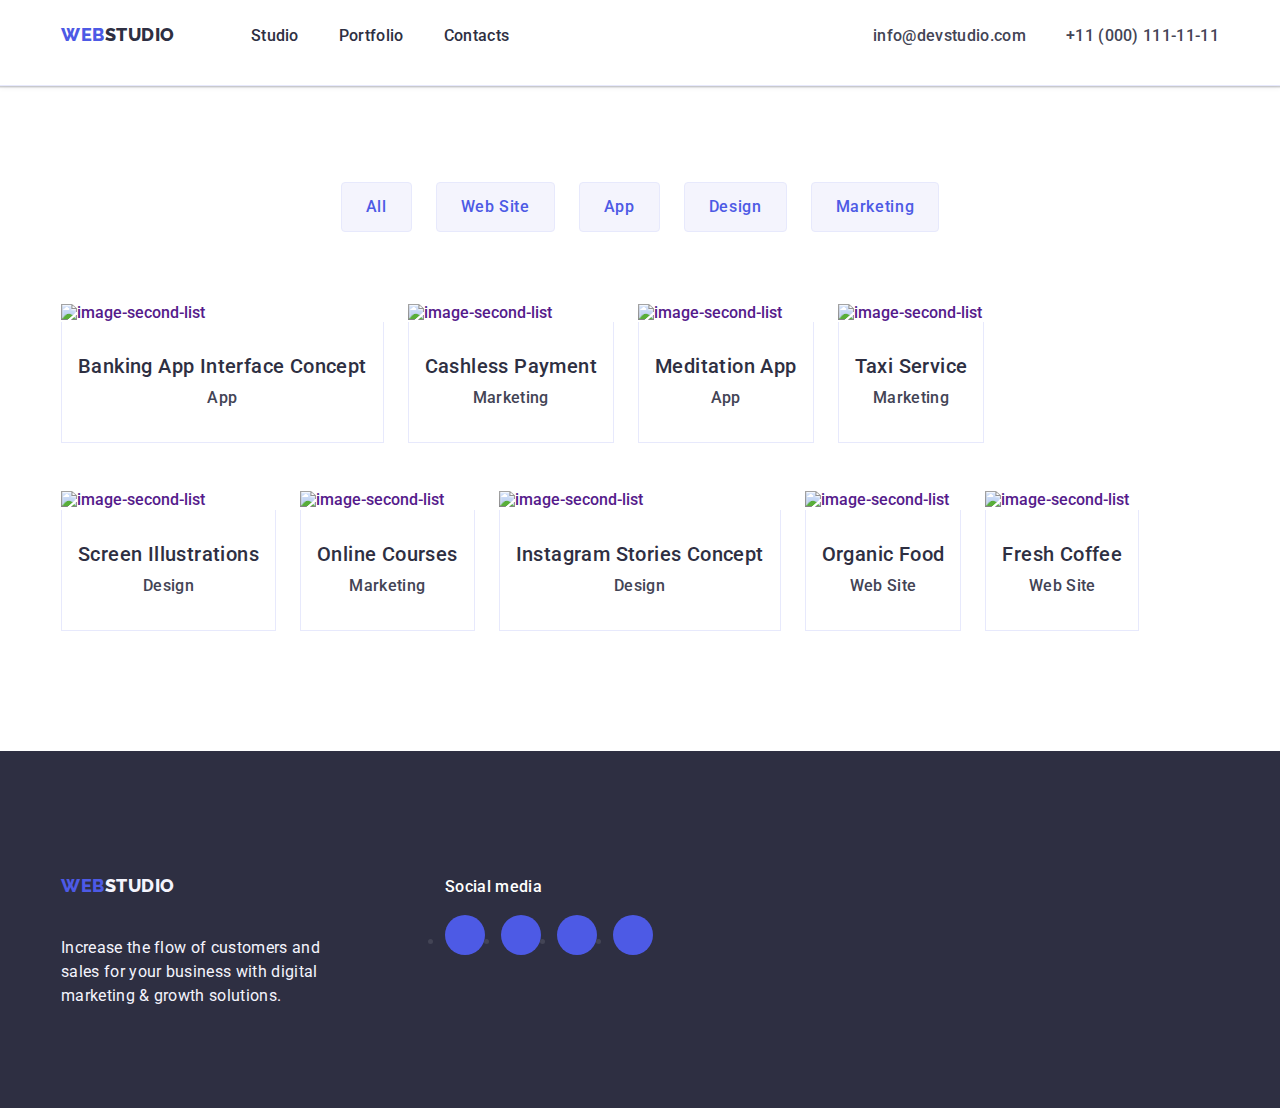
==== portfolio.html @ be8e1dee "transfered files homework 4" ====
<!DOCTYPE html>
<html lang="en">
  <head>
    <meta charset="UTF-8" />
    <meta name="viewport" content="width=device-width, initial-scale=1.0" />

    <link rel="preconnect" href="https://fonts.googleapis.com" />
    <link rel="preconnect" href="https://fonts.gstatic.com" crossorigin />

    <link
      href="https://fonts.googleapis.com/css2?family=Raleway&family=Roboto&display=swap"
      rel="stylesheet"
    />
    <link
      href="https://fonts.googleapis.com/css2?family=Raleway&display=swap"
      rel="stylesheet"
    />

    <link
      rel="stylesheet"
      href="https://cdnjs.cloudflare.com/ajax/libs/modern-normalize/1.0.0/modern-normalize.min.css"
    />

    <link rel="stylesheet" href="css/styles.css" />

    <title>Document</title>
  </head>
  <body>
    <header class="address-list">
      <div class="container nav-container">
        <nav class="nav-links">
          <a class="logo link" href="./index.html"
            >Web<span class="header-logo">Studio</span></a
          >
          <ul class="contact-links list">
            <li><a href="./index.html" class="list-item link">Studio</a></li>
            <li>
              <a href="./portfolio.html" class="list-item link">Portfolio</a>
            </li>
            <li><a href="" class="list-item link">Contacts</a></li>
          </ul>
        </nav>

        <address class="address-items">
          <ul class="address-links list">
            <li>
              <a href="mailto:info@devstudio.com" class="list-address-item link"
                >info@devstudio.com</a
              >
            </li>
            <li>
              <a href="tel:+110001111111" class="list-address-item link"
                >+11 (000) 111-11-11</a
              >
            </li>
          </ul>
        </address>
      </div>
    </header>

    <main>
      <section class="portfolio-section">
        <div class="portfolio-container container">
          <h1 class="visually-hidden">Header Portfolio</h1>

          <ul class="image-list list">
            <li>
              <button type="button" class="portfolio-button">All</button>
            </li>
            <li>
              <button type="button" class="portfolio-button">Web Site</button>
            </li>
            <li>
              <button type="button" class="portfolio-button">App</button>
            </li>
            <li>
              <button type="button" class="portfolio-button">Design</button>
            </li>
            <li>
              <button type="button" class="portfolio-button">Marketing</button>
            </li>
          </ul>

          <ul class="image-link list">
            <li class="image-link-item">
              <a href="" class="portfolio-link link">
                <img
                  src="./images/banking.png"
                  alt="image-second-list"
                  width="360"
                />
                <div class="link-details">
                  <h2 class="header-second-list">
                    Banking App Interface Concept
                  </h2>
                  <p class="section-text">App</p>
                </div>
              </a>
            </li>
            <li class="image-link-item">
              <a href="" class="portfolio-link link">
                <img
                  src="./images/cashless.png"
                  alt="image-second-list"
                  width="360"
                />
                <div class="link-details">
                  <h2 class="header-second-list">Cashless Payment</h2>
                  <p class="section-text">Marketing</p>
                </div>
              </a>
            </li>
            <li class="image-link-item">
              <a href="" class="portfolio-link link">
                <img
                  src="./images/meditate.png"
                  alt="image-second-list"
                  width="360"
                />
                <div class="link-details">
                  <h2 class="header-second-list">Meditation App</h2>
                  <p class="section-text">App</p>
                </div>
              </a>
            </li>
            <li class="image-link-item">
              <a href="" class="portfolio-link link">
                <img
                  src="./images/taxi-service.png"
                  alt="image-second-list"
                  width="360"
                />
                <div class="link-details">
                  <h2 class="header-second-list">Taxi Service</h2>
                  <p class="section-text">Marketing</p>
                </div>
              </a>
            </li>
            <li class="image-link-item">
              <a href="" class="portfolio-link link">
                <img
                  src="./images/screen.png"
                  alt="image-second-list"
                  width="360"
                />
                <div class="link-details">
                  <h2 class="header-second-list">Screen Illustrations</h2>
                  <p class="section-text">Design</p>
                </div>
              </a>
            </li>
            <li class="image-link-item">
              <a href="" class="portfolio-link link">
                <img
                  src="./images/online-courses.png"
                  alt="image-second-list"
                  width="360"
                />
                <div class="link-details">
                  <h2 class="header-second-list">Online Courses</h2>
                  <p class="section-text">Marketing</p>
                </div>
              </a>
            </li>
            <li class="image-link-item">
              <a href="" class="portfolio-link link">
                <img
                  src="./images/instagram.png"
                  alt="image-second-list"
                  width="360"
                />
                <div class="link-details">
                  <h2 class="header-second-list">Instagram Stories Concept</h2>
                  <p class="section-text">Design</p>
                </div>
              </a>
            </li>
            <li class="image-link-item">
              <a href="" class="portfolio-link link">
                <img
                  src="./images/fruits.png"
                  alt="image-second-list"
                  width="360"
                />
                <div class="link-details">
                  <h2 class="header-second-list">Organic Food</h2>
                  <p class="section-text">Web Site</p>
                </div>
              </a>
            </li>
            <li class="image-link-item">
              <a href="" class="portfolio-link link">
                <img
                  src="./images/coffee.png"
                  alt="image-second-list"
                  width="360"
                />
                <div class="link-details">
                  <h2 class="header-second-list">Fresh Coffee</h2>
                  <p class="section-text">Web Site</p>
                </div>
              </a>
            </li>
          </ul>
        </div>
      </section>
    </main>

   <!-- Footer Section -->
   <footer class="footer-section">
    <div class="footer-container container">
      <div class="footer-details">
        <a class="logo link" href="./index.html"
          >Web<span class="footer-logo">Studio</span></a
        >
        <p class="footer-text">
          Increase the flow of customers and sales for your business with
          digital marketing & growth solutions.
        </p>
      </div>
      <div>
        <p class="social-media-text">Social media</p>
        <ul class="footer-social-links">
          <!-- First Item -->
          <li class="footer-social-links-items">
            <a href="" class="footer-links">
              <svg width="24" height="24" class="footer-svg">
                <use
                  href="./images/diligence.svg#diligence"
                />
              </svg>
            </a>
          </li>
          <!-- Second Item -->
          <li class="footer-social-links-items">
            <a href="" class="footer-links">
              <svg width="24" height="24" class="footer-svg">
                <use
                  href="./images/diligence.svg#diligence"
                />
              </svg>
            </a>
          </li>
          <!-- Third Item -->
          <li class="footer-social-links-items">
            <a href="" class="footer-links">
              <svg width="24" height="24" class="footer-svg">
                <use
                  href="./images/diligence.svg#diligence"
                />
              </svg>
            </a>
          </li>
          <!-- Fourth Item -->
          <li class="footer-social-links-items">
            <a href="" class="footer-links">
              <svg width="24" height="24" class="footer-svg">
                <use
                  href="./images/diligence.svg#diligence"
                />
              </svg>
            </a>
          </li>
        </ul>
      </div>
    </div>
  </footer>
  </body>
</html>
---- css/styles.css ----
* {
    box-sizing: border-box;
    margin: 0;
    padding: 0;
}

:root {
    --background-color: #FFFFFF;
    --social-icon: #f4f4fd;
    --primary-text-color: #555555;
    --currentColor: none;
}

.visually-hidden {
    position: absolute;
    width: 1px;
    height: 1px;
    margin: -1px;
    border: 0;
    padding: 0;

    white-space: nowrap;
    clip-path: inset(100%);
    clip: rect(0 0 0 0);
    overflow: hidden;
}

body {
    font-family: 'Roboto', sans-serif;
    color: #434455;
    background-color: #FFFFFF;
}

img {
    display: block;
    width: 100%;
}

header {
    box-shadow: 0px 2px 1px rgba(46, 47, 66, 0.08), 0px 1px 1px 0px rgba(46, 47, 66, 0.16), 0px 1px 6px rgba(46, 47, 66, 0.08); 
}

.logo {
    font-family: 'Raleway', sans-serif;
    font-weight: 800;
    font-size: 18px;
    line-height: 1.17;
    text-transform: uppercase;
    text-decoration: none;
    letter-spacing: 0.03em;
    color: #4d5ae5;
    display: inline-block;
    margin-bottom: 16px;
}

.header-logo {
    color: #2e2f42
}

.list {
    list-style: none;
    font-weight: 500;
    display: flex;
    gap: 24px;
    flex-wrap: wrap;
}

.list-item {
    font-weight: 500;
    font-size: 16px;
    line-height: 1.5;
    letter-spacing: 0.02em;
    color: #2e2f42;
    text-decoration: none;
    padding: 24px 0;
}

.list .list-item:focus,
.list .list-item:hover {
    color: #404bbf;
}

.address-list {
    border-bottom: 1px solid #e7e9fc;
    box-shadow: 0px 2px 1px rgba(46, 47, 66, 0.08), 0px 1px 1px 0px rgba(46, 47, 66, 0.16), 0px 1px 6px rgba(46, 47, 66, 0.08); 
}

.container {
    width: 1158px;
    margin: 0 auto;
    /* padding: 0 15px 0 15px */
}

.nav-container {
    display: flex;
    justify-content: space-between;
    box-shadow:  0px 2px 1px rgba (46, 47, 66, 0.08), 0px 1px 1px rgba(46, 47, 66, 0.16), 0px 1px 6px rgba (46, 47, 66, 0.08);
}

.nav-links {
    display: flex;
}

.logo {
    margin-right: 76px;
    padding: 24px 0;
}

.contact-links {
    display: flex;
    gap: 40px;
    padding: 24px 0;
}

.address-items {
    font-style: normal;
}

.address-links {
    display: flex;
    gap: 40px;
    padding: 24px 0;
}

.address-items .list-address-item {
    font-size: 16px;
    line-height: 1.5;
    letter-spacing: 0.02em;
    color: #434455;
    text-decoration: none;
}

.address-items .list-address-item:focus,
.address-items .list-address-item:hover {
    color: #404bbf;
}

.hero-section {
    background: #2e2f42;
    padding: 188px 0;
    width: 100%;
    max-width: 1440px;
    background-repeat: no-repeat;
    background-position: center;
    background-size: cover;
    background-image: linear-gradient(rgba(46, 47, 66, 0.7), rgba(46, 47, 66, 0.7)),
    url('../images/people-office.jpeg');

}

.hero-container {
    max-width: 496px;

}

.text-header {
    font-size: 56px;
    line-height: 1.07;
    text-align: center;
    letter-spacing: 0.02em;
    color: #ffffff;
    max-width: 496px;
}

.order-button {
    background-color: #4D5AE5;
    font-family: 'Roboto', sans-serif;
    font-weight: 500;
    font-size: 16px;
    line-height: 1.5;
    letter-spacing: 0.04em;
    color: #ffffff;
    cursor: pointer;
    display: block;
    min-width: 169px;
    height: 56px;
    border: none;
    border-radius: 4px;
}

.order-button:focus,
.order-button:hover {
    background-color: #404BBF;
}

.services-section {
    padding: 120px 0;
}

.services-container {
    padding: 120px 0;
}

.icon-container {
    display: flex;
    align-items: center;
    justify-content: center;
    height: 112px;
    background-color: #f4f4fd;
    border-radius: 4px;
    margin-bottom: 8px;
}

.repeated-header {
    display: none;
}

.services-header {
    margin-bottom: 8px;
}

.services-item {
    width: calc((100% - 3 * 24px) / 4)
}

.section-header {
    font-weight: 500;
    font-size: 20px;
    line-height: 1.2;
    letter-spacing: 0.02em;
    color: #2e2f42;
    margin-bottom: 8px;
    text-align: center;
}

.section-text {
    font-size: 16px;
    line-height: 1.5;
    letter-spacing: 0.02em;
    color: #434455;
    text-decoration: none;
    text-align: center;
}

.gallery-section {
    padding-bottom: 120px;
}

.gallery-item {
    width: calc((100% - 3 * 16px) / 3);
}

.section-three-header {
    font-size: 36px;
    line-height: 1.11;
    text-align: center;
    text-transform: capitalize;
    color: #2e2f42;
    margin-bottom: 72px;
}

.team-section {
    background-color: #F4F4FD;
    padding: 120px 0;

}

.team-list {
    display: flex;
    justify-content: center;
}

.section-our-team-header {
    font-size: 36px;
    line-height: 1.11;
    text-align: center;
    letter-spacing: 0.02em;
    text-transform: capitalize;
    color: #2e2f42;
    margin-bottom: 72px;
}

.team-item-container {
    width: 100%;
}


.team-item {
    width: calc((100% - 3 * 24px) / 4);
    border-radius: 0 0 4px 4px;
    box-shadow: 0px 1px 6px rgba(46, 47, 66, 0.08), 0px 1px 1px rgba(46, 47, 66, 0.16), 0px 2px 1px rgba(46, 47, 66, 0.08)
}

.social-icons {
    display: flex;
    justify-content: center;
    gap: 24px;
}

.social-media-items {
    width: 40px;
    height: 40px;
}

.team-svg {
    fill: #f4f4fd
}

.social-media-link {
    width: 100%;
    height: 100%;
    background-color: #4d5ae5;
    border-radius: 50%;
    display: flex;
    align-items: center;
    justify-content: center;
}

.social-media-link:hover,
.social-media-link:focus {
    background-color: #404bbf;
}


.social-media-link {
    width: 100%;
    height: 100%;
    background-color: #4d5ae5;
    border-radius: 50%;
    display: flex;
    align-items: center;
    justify-content: center;
}

.team-details {
    padding: 32px 0;
    width: 100%;
    background-color: #FFFFFF;

}

.customer-section {
    padding: 120px 0;
}

.customer-heading {
    font-size: 36px;
    line-height: 1.11;
    color: #2e2f42;
    margin-bottom: 72px;
}

.customer-list {
    display: flex;
    gap: 24px;

}

.customer-list-item {
    width: calc((100% - 120px) / 6);
    height: 88px;
}

.customer-link {
    width: 100%;
    height: 100%;
    border: 1px solid #8e8f99;
    border-radius: 4px;
    display: flex;
    align-items: center;
    justify-content: center;
    color: #8e8f99;
    fill: none
}

.customer-svg {
    fill: currentColor 
}

.customer-link:hover,
.customer-link:focus {
    border-color: #404bbf;
    color: #404bbf;
}

.footer-section {
    background-color: #2e2f42;
    padding: 100px 0;
}

.footer-container {
    align-items: baseline;
    display: flex;

}

.footer-details{
    margin-right: 120px;
}

.social-media-text {
    font-weight: 500;
    font-size: 16px;
    line-height: 1.5;
    letter-spacing: 0.02em;
    color: #ffffff;
    margin-bottom: 16px;
}

.footer-social-links {
    display: flex;
    gap: 16px;
}

.footer-social-links-items {
    width: 40px;
    height: 40px;
}

.footer-links{
    width: 100%;
    height: 100%;
    background-color: #4d5ae5;
    border-radius: 50%;
    display: flex;
    align-items: center;
    justify-content: center;    
}

.footer-links:hover,
.footer-links:focus {
    background-color: #31d0aa;
}

.footer-logo {
    color: #f4f4fd;
}

.footer-text {
    line-height: 1.5;
    color: #F4F4FD;
    letter-spacing: 0.02em;
    max-width: 264px;
}

.portfolio-section {
    padding: 96px 0 120px 0
}

.portfolio-button {
    font-family: 'Roboto', sans-serif;
    font-weight: 500;
    font-size: 16px;
    line-height: 1.5;
    letter-spacing: 0.04em;
    color: #4d5ae5;
    background-color: #F4F4FD;
    cursor: pointer;
    padding: 12px 24px;
    border: 1px solid #e7e9fc;
    border-radius: 4px;
}

.portfolio-button:hover {
    border: 1px solid transparent;
    box-shadow: 0px 3px 1px rgba(0, 0, 0, 0.1), 0px 2px 1px rgba(0, 0, 0, 0.08), 0px 2px 2px rgba(0, 0, 0, 0.12);
}

.portfolio-button:focus {
    border: 1px solid transparent;
    box-shadow: 0px 3px 1px rgba(0, 0, 0, 0.1), 0px 2px 1px rgba(0, 0, 0, 0.08), 0px 2px 2px rgba(0, 0, 0, 0.12);
}


.portfolio-link {
    text-decoration: none;
    display: block;
}


.portfolio-button:focus,
.portfolio-button:active {
    color: #FFFFFF;
    background-color: #404BBF;
}

.portfolio-link:hover {
 box-shadow: 0px 1px 6px rgba(46, 47, 66, 0.08), 0px 1px 1px rgba(46, 47, 66, 0.16), 0px 2px 1px rgba(46, 47, 66, 0.08);     
}

.portfolio-link:active {
    box-shadow: 0px 1px 6px rgba(46, 47, 66, 0.08), 0px 1px 1px rgba(46, 47, 66, 0.16), 0px 2px 1px rgba(46, 47, 66, 0.08);
}

.portfolio-link:focus {
    box-shadow: 0px 1px 6px rgba(46, 47, 66, 0.08), 0px 1px 1px rgba(46, 47, 66, 0.16), 0px 2px 1px rgba(46, 47, 66, 0.08);
}

.header-second-list {
    font-weight: 500;
    font-size: 20px;
    line-height: 1.2;
    letter-spacing: 0.02em;
    color: #2e2f42;
    margin-bottom: 8px;
    text-align: center;
}

.image-list {
    display: flex;
    justify-content: center;
    gap: 24;
    margin-bottom: 72px;
}

.portfolio-buttons-container {
    display: flex;
    justify-content: center;
    gap: 24px;
    margin-bottom: 72px;
}

.image-link {
    display: flex;
    row-gap: 48px;
}

.link-details {
    padding: 32px 16px;
    border: 1px solid #e7e9fc;
    border-top: none;
}

.footer-svg {
    fill: var(--social-icon)
}
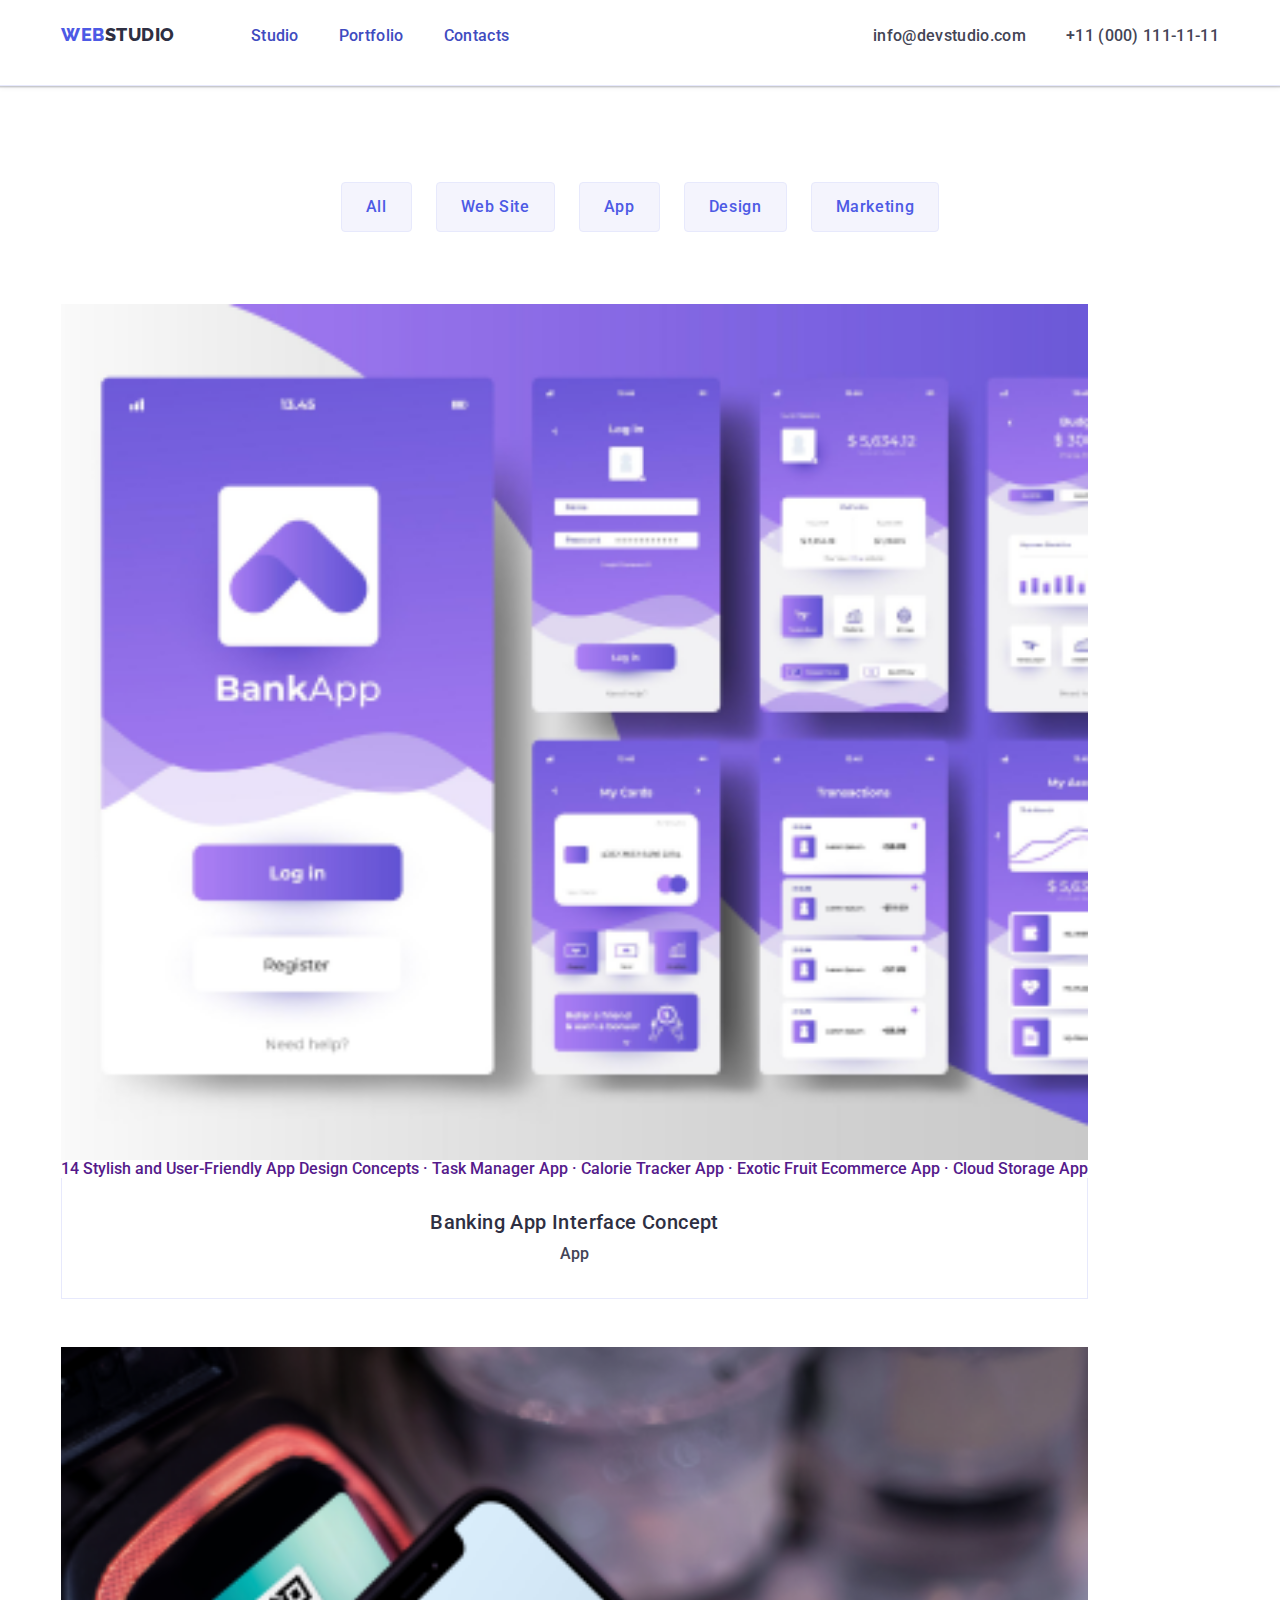
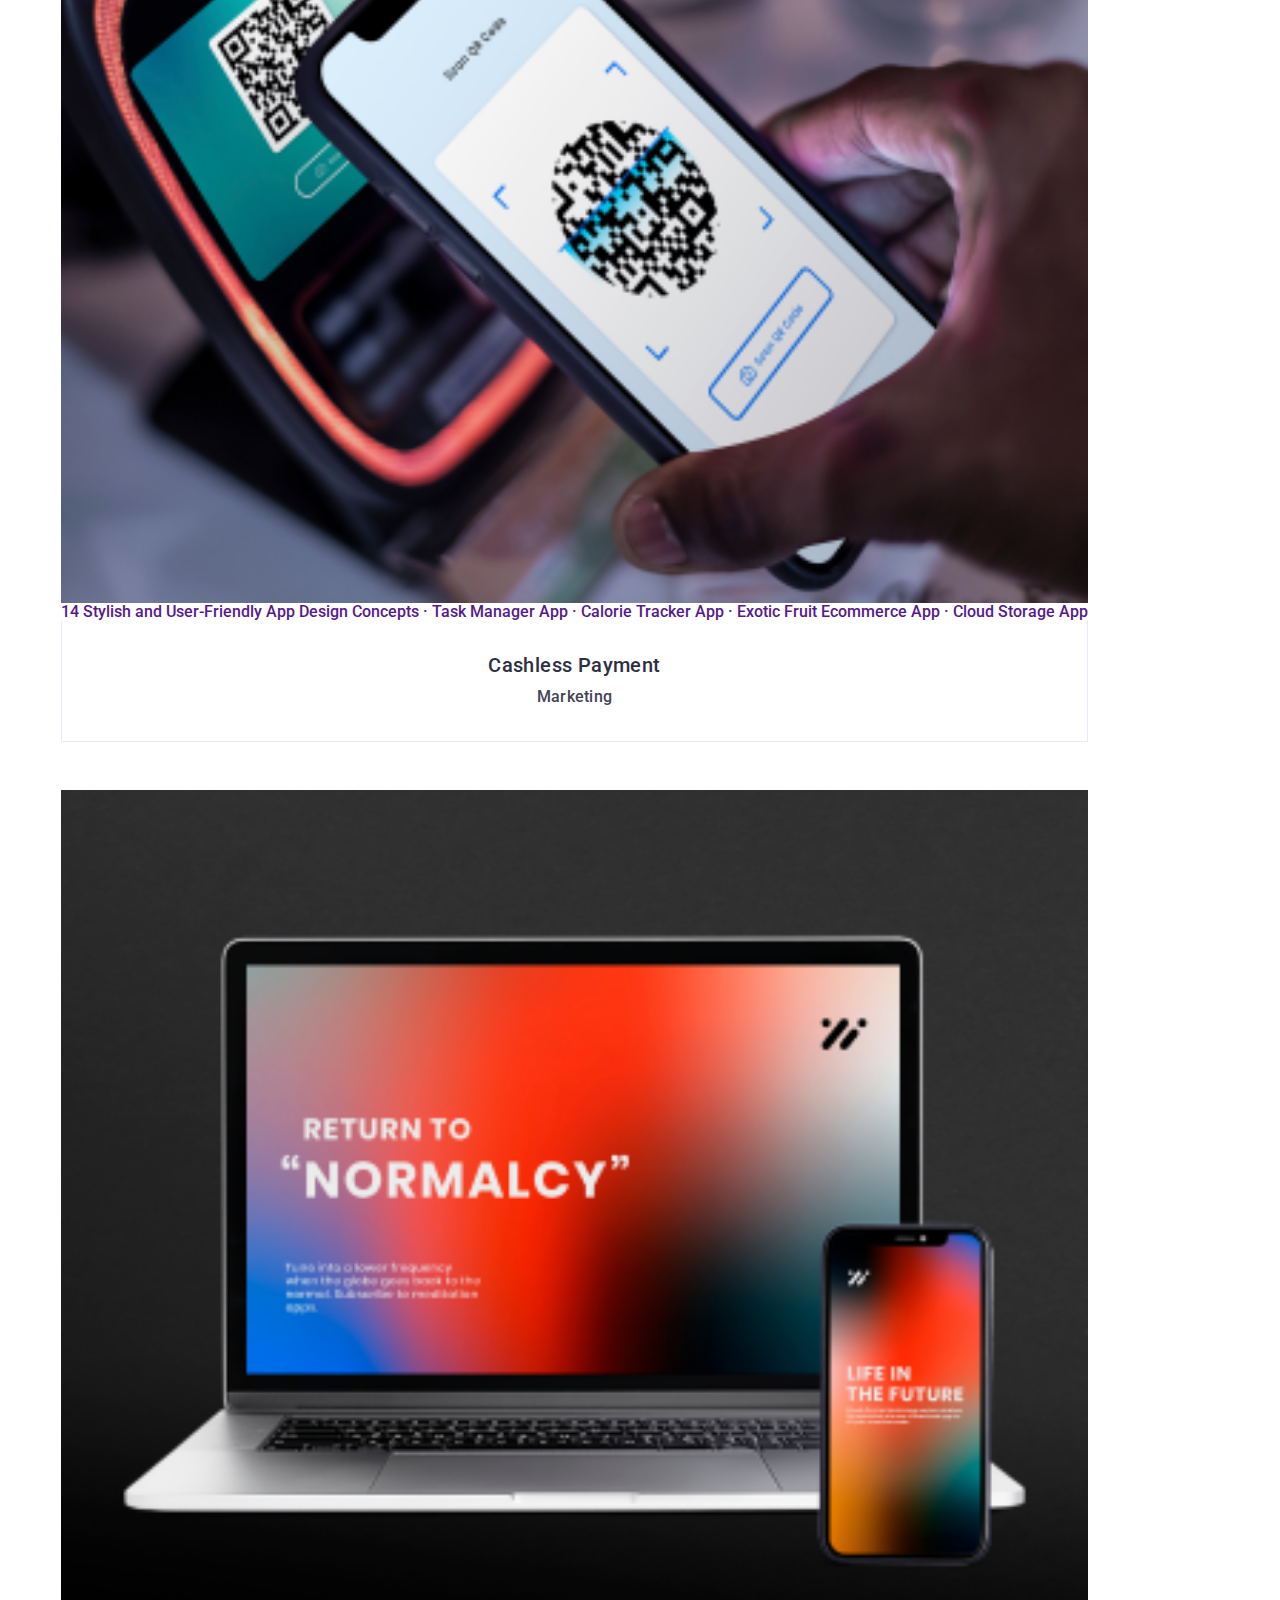
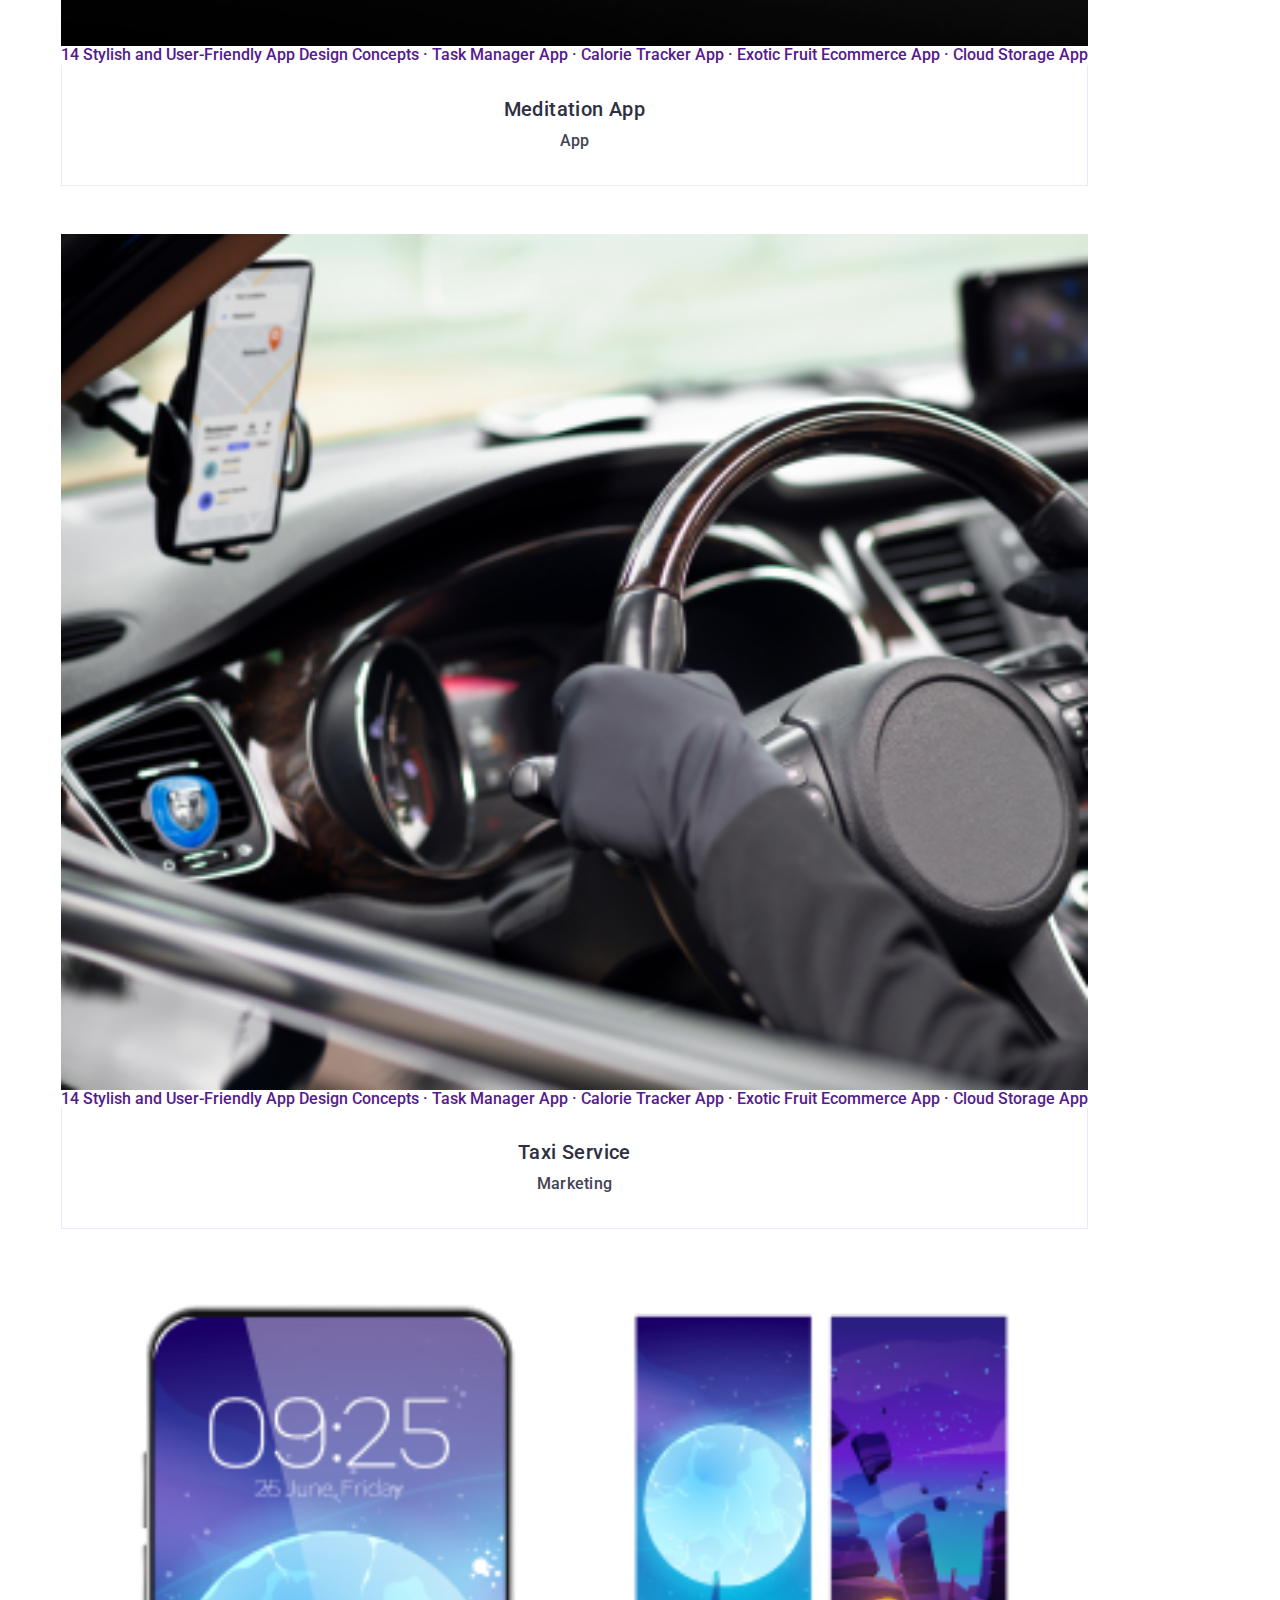
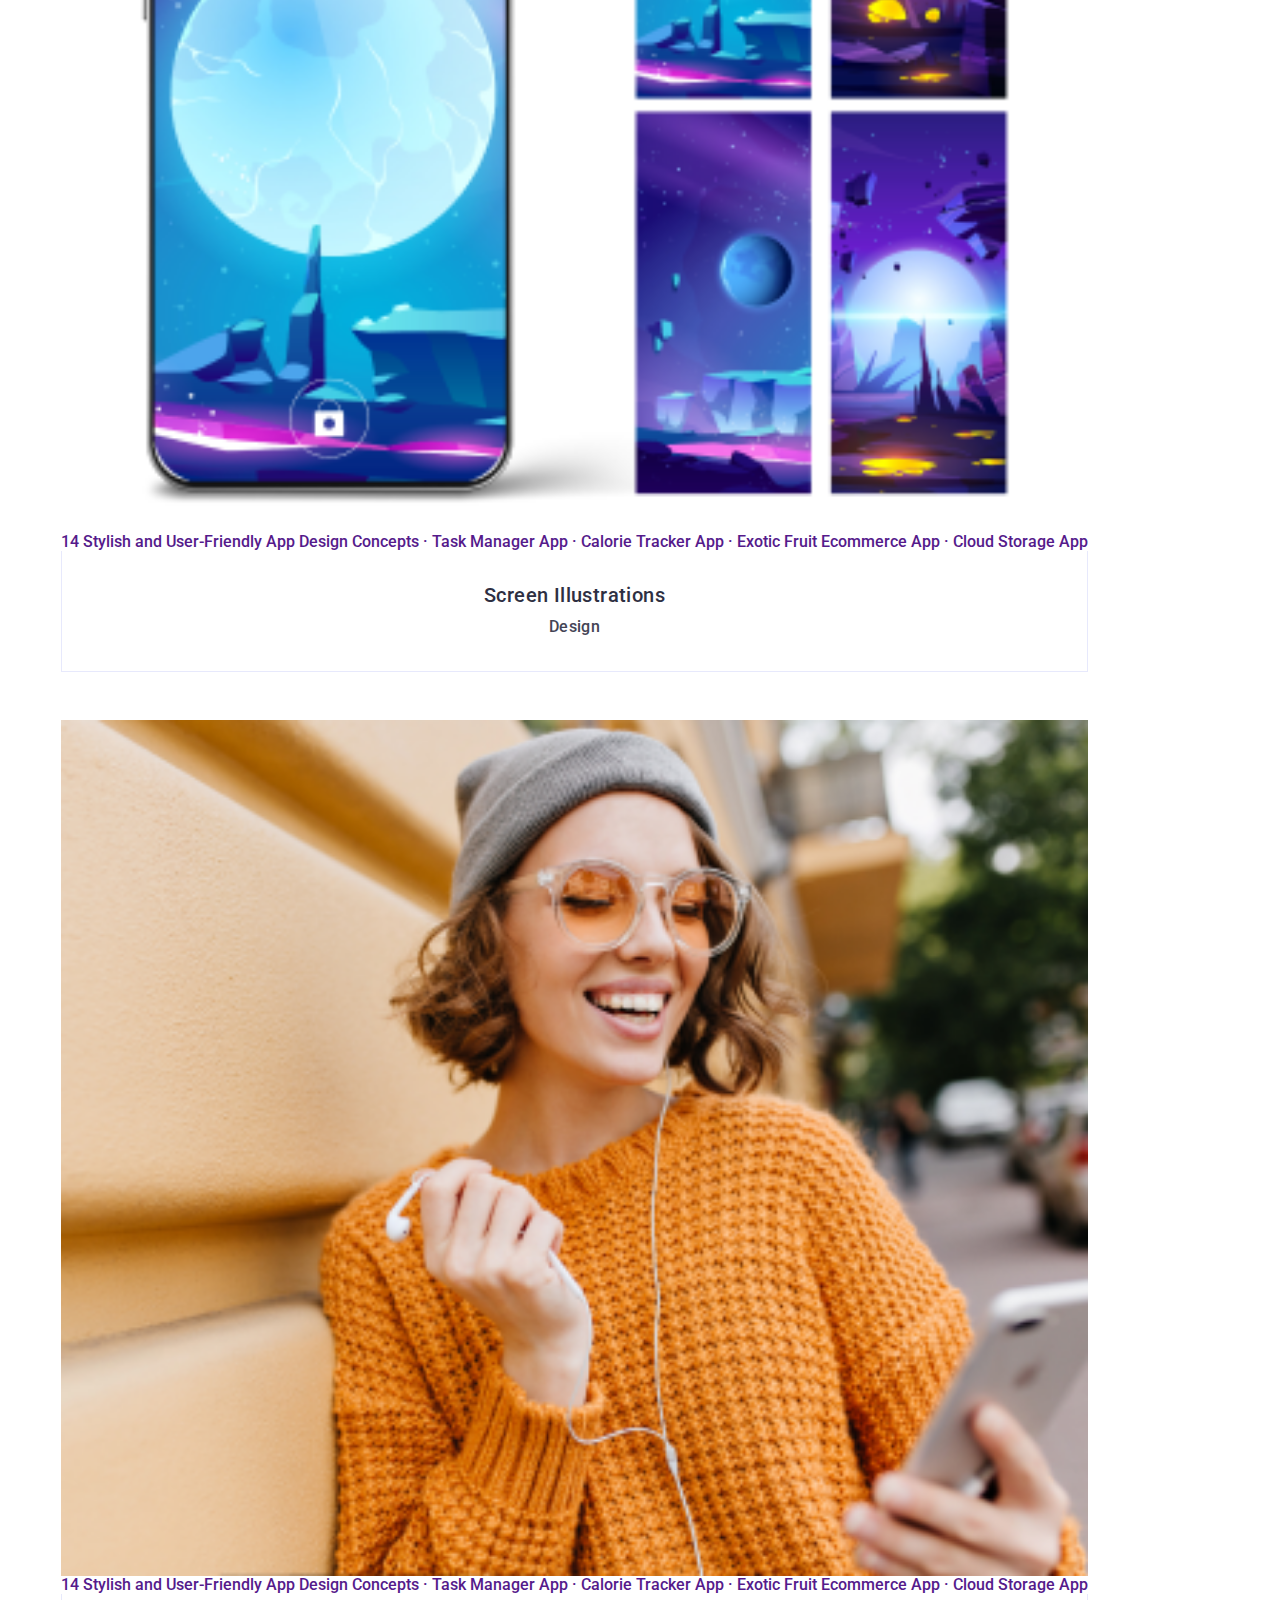
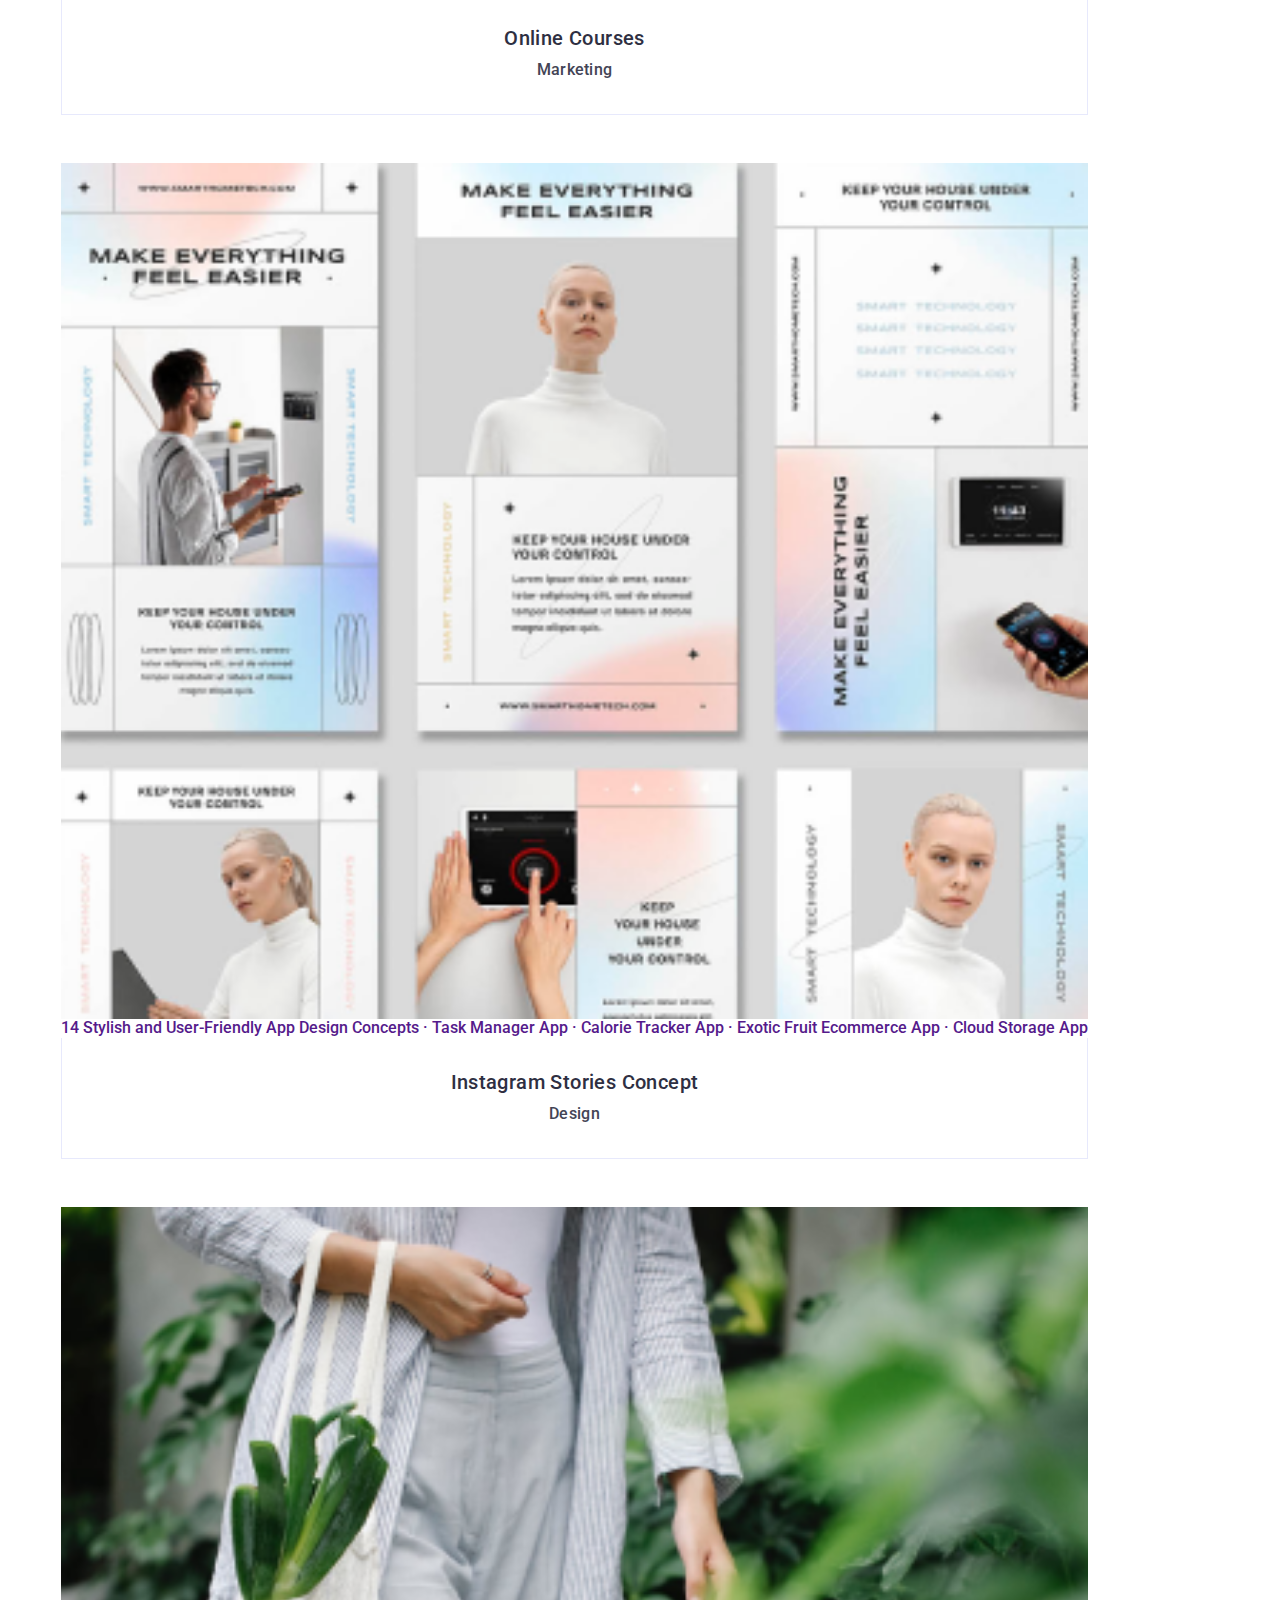
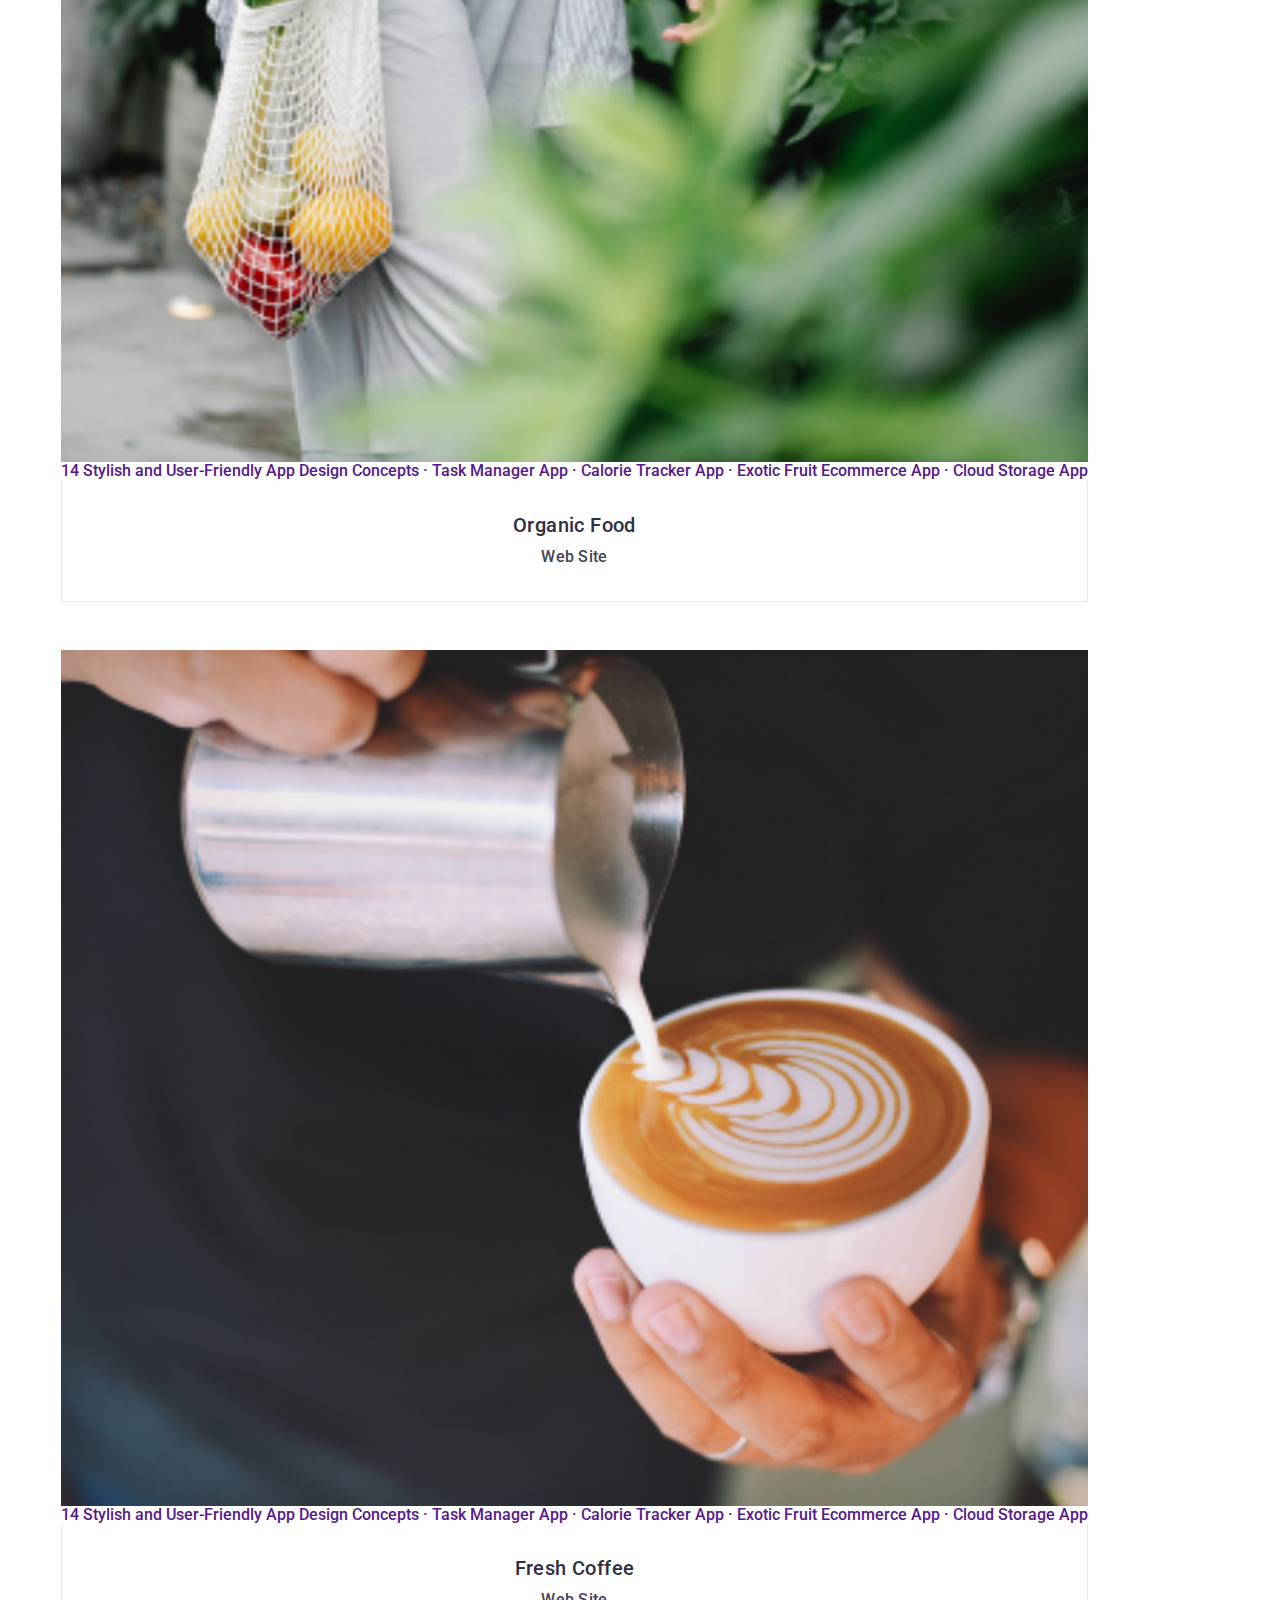
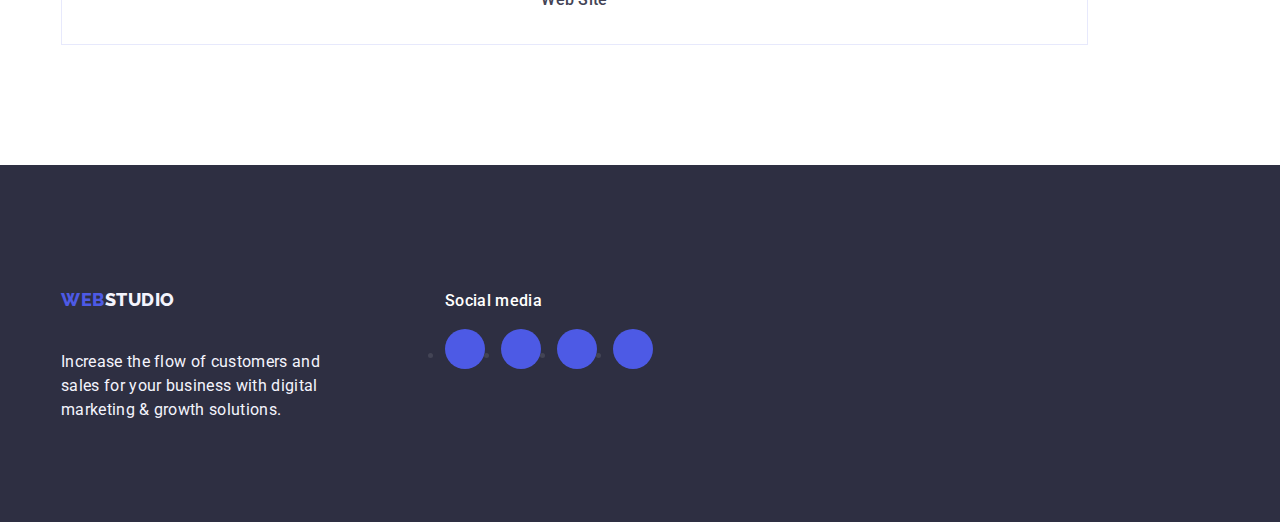
==== commit 9a54c786: "changes" ====
--- a/portfolio.html
+++ b/portfolio.html
@@ -84,11 +84,18 @@
           <ul class="image-link list">
             <li class="image-link-item">
               <a href="" class="portfolio-link link">
-                <img
-                  src="./images/banking.png"
-                  alt="image-second-list"
-                  width="360"
-                />
+                <div class="image-link-image">
+                  <img
+                    src="./images/banking.png"
+                    alt="image-second-list"
+                    width="360"
+                  />
+                  <p class="image-link-text">
+                    14 Stylish and User-Friendly App Design Concepts · Task
+                    Manager App · Calorie Tracker App · Exotic Fruit Ecommerce
+                    App · Cloud Storage App
+                  </p>
+                </div>
                 <div class="link-details">
                   <h2 class="header-second-list">
                     Banking App Interface Concept
@@ -99,11 +106,19 @@
             </li>
             <li class="image-link-item">
               <a href="" class="portfolio-link link">
-                <img
+                <div class="image-link-image">
+                  <img
                   src="./images/cashless.png"
                   alt="image-second-list"
                   width="360"
                 />
+                <p class="image-link-text">
+                  14 Stylish and User-Friendly App Design Concepts · Task
+                  Manager App · Calorie Tracker App · Exotic Fruit Ecommerce
+                  App · Cloud Storage App
+                </p>
+                </div>
+               
                 <div class="link-details">
                   <h2 class="header-second-list">Cashless Payment</h2>
                   <p class="section-text">Marketing</p>
@@ -112,11 +127,18 @@
             </li>
             <li class="image-link-item">
               <a href="" class="portfolio-link link">
-                <img
+                <div class="image-link-image">
+                  <img
                   src="./images/meditate.png"
                   alt="image-second-list"
                   width="360"
                 />
+                <p class="image-link-text">
+                  14 Stylish and User-Friendly App Design Concepts · Task
+                  Manager App · Calorie Tracker App · Exotic Fruit Ecommerce
+                  App · Cloud Storage App
+                </p>
+                </div>  
                 <div class="link-details">
                   <h2 class="header-second-list">Meditation App</h2>
                   <p class="section-text">App</p>
@@ -125,11 +147,18 @@
             </li>
             <li class="image-link-item">
               <a href="" class="portfolio-link link">
-                <img
+                <div class="image-link-image">
+                  <img
                   src="./images/taxi-service.png"
                   alt="image-second-list"
                   width="360"
                 />
+                <p class="image-link-text">
+                  14 Stylish and User-Friendly App Design Concepts · Task
+                  Manager App · Calorie Tracker App · Exotic Fruit Ecommerce
+                  App · Cloud Storage App
+                </p>
+                </div>  
                 <div class="link-details">
                   <h2 class="header-second-list">Taxi Service</h2>
                   <p class="section-text">Marketing</p>
@@ -138,11 +167,18 @@
             </li>
             <li class="image-link-item">
               <a href="" class="portfolio-link link">
-                <img
+                <div class="image-link-image">
+                  <img
                   src="./images/screen.png"
                   alt="image-second-list"
                   width="360"
                 />
+                <p class="image-link-text">
+                  14 Stylish and User-Friendly App Design Concepts · Task
+                  Manager App · Calorie Tracker App · Exotic Fruit Ecommerce
+                  App · Cloud Storage App
+                </p>
+                </div>    
                 <div class="link-details">
                   <h2 class="header-second-list">Screen Illustrations</h2>
                   <p class="section-text">Design</p>
@@ -151,11 +187,18 @@
             </li>
             <li class="image-link-item">
               <a href="" class="portfolio-link link">
-                <img
+                <div class="image-link-image">
+                  <img
                   src="./images/online-courses.png"
                   alt="image-second-list"
                   width="360"
                 />
+                <p class="image-link-text">
+                  14 Stylish and User-Friendly App Design Concepts · Task
+                  Manager App · Calorie Tracker App · Exotic Fruit Ecommerce
+                  App · Cloud Storage App
+                </p>
+                </div>          
                 <div class="link-details">
                   <h2 class="header-second-list">Online Courses</h2>
                   <p class="section-text">Marketing</p>
@@ -164,11 +207,18 @@
             </li>
             <li class="image-link-item">
               <a href="" class="portfolio-link link">
-                <img
+                <div class="image-link-image">
+                  <img
                   src="./images/instagram.png"
                   alt="image-second-list"
                   width="360"
                 />
+                <p class="image-link-text">
+                  14 Stylish and User-Friendly App Design Concepts · Task
+                  Manager App · Calorie Tracker App · Exotic Fruit Ecommerce
+                  App · Cloud Storage App
+                </p>
+                </div>
                 <div class="link-details">
                   <h2 class="header-second-list">Instagram Stories Concept</h2>
                   <p class="section-text">Design</p>
@@ -177,11 +227,18 @@
             </li>
             <li class="image-link-item">
               <a href="" class="portfolio-link link">
-                <img
+                <div class="image-link-image">
+                  <img
                   src="./images/fruits.png"
                   alt="image-second-list"
                   width="360"
                 />
+                <p class="image-link-text">
+                  14 Stylish and User-Friendly App Design Concepts · Task
+                  Manager App · Calorie Tracker App · Exotic Fruit Ecommerce
+                  App · Cloud Storage App
+                </p>
+                </div> 
                 <div class="link-details">
                   <h2 class="header-second-list">Organic Food</h2>
                   <p class="section-text">Web Site</p>
@@ -190,11 +247,18 @@
             </li>
             <li class="image-link-item">
               <a href="" class="portfolio-link link">
-                <img
+                <div class="image-link-image">
+                  <img
                   src="./images/coffee.png"
                   alt="image-second-list"
                   width="360"
                 />
+                <p class="image-link-text">
+                  14 Stylish and User-Friendly App Design Concepts · Task
+                  Manager App · Calorie Tracker App · Exotic Fruit Ecommerce
+                  App · Cloud Storage App
+                </p>
+                </div>
                 <div class="link-details">
                   <h2 class="header-second-list">Fresh Coffee</h2>
                   <p class="section-text">Web Site</p>
@@ -206,64 +270,56 @@
       </section>
     </main>
 
-   <!-- Footer Section -->
-   <footer class="footer-section">
-    <div class="footer-container container">
-      <div class="footer-details">
-        <a class="logo link" href="./index.html"
-          >Web<span class="footer-logo">Studio</span></a
-        >
-        <p class="footer-text">
-          Increase the flow of customers and sales for your business with
-          digital marketing & growth solutions.
-        </p>
+    <!-- Footer Section -->
+    <footer class="footer-section">
+      <div class="footer-container container">
+        <div class="footer-details">
+          <a class="logo link" href="./index.html"
+            >Web<span class="footer-logo">Studio</span></a
+          >
+          <p class="footer-text">
+            Increase the flow of customers and sales for your business with
+            digital marketing & growth solutions.
+          </p>
+        </div>
+        <div>
+          <p class="social-media-text">Social media</p>
+          <ul class="footer-social-links">
+            <!-- First Item -->
+            <li class="footer-social-links-items">
+              <a href="" class="footer-links">
+                <svg width="24" height="24" class="footer-svg">
+                  <use href="./images/diligence.svg#diligence" />
+                </svg>
+              </a>
+            </li>
+            <!-- Second Item -->
+            <li class="footer-social-links-items">
+              <a href="" class="footer-links">
+                <svg width="24" height="24" class="footer-svg">
+                  <use href="./images/diligence.svg#diligence" />
+                </svg>
+              </a>
+            </li>
+            <!-- Third Item -->
+            <li class="footer-social-links-items">
+              <a href="" class="footer-links">
+                <svg width="24" height="24" class="footer-svg">
+                  <use href="./images/diligence.svg#diligence" />
+                </svg>
+              </a>
+            </li>
+            <!-- Fourth Item -->
+            <li class="footer-social-links-items">
+              <a href="" class="footer-links">
+                <svg width="24" height="24" class="footer-svg">
+                  <use href="./images/diligence.svg#diligence" />
+                </svg>
+              </a>
+            </li>
+          </ul>
+        </div>
       </div>
-      <div>
-        <p class="social-media-text">Social media</p>
-        <ul class="footer-social-links">
-          <!-- First Item -->
-          <li class="footer-social-links-items">
-            <a href="" class="footer-links">
-              <svg width="24" height="24" class="footer-svg">
-                <use
-                  href="./images/diligence.svg#diligence"
-                />
-              </svg>
-            </a>
-          </li>
-          <!-- Second Item -->
-          <li class="footer-social-links-items">
-            <a href="" class="footer-links">
-              <svg width="24" height="24" class="footer-svg">
-                <use
-                  href="./images/diligence.svg#diligence"
-                />
-              </svg>
-            </a>
-          </li>
-          <!-- Third Item -->
-          <li class="footer-social-links-items">
-            <a href="" class="footer-links">
-              <svg width="24" height="24" class="footer-svg">
-                <use
-                  href="./images/diligence.svg#diligence"
-                />
-              </svg>
-            </a>
-          </li>
-          <!-- Fourth Item -->
-          <li class="footer-social-links-items">
-            <a href="" class="footer-links">
-              <svg width="24" height="24" class="footer-svg">
-                <use
-                  href="./images/diligence.svg#diligence"
-                />
-              </svg>
-            </a>
-          </li>
-        </ul>
-      </div>
-    </div>
-  </footer>
+    </footer>
   </body>
 </html>
--- a/css/styles.css
+++ b/css/styles.css
@@ -70,9 +70,23 @@
     font-size: 16px;
     line-height: 1.5;
     letter-spacing: 0.02em;
-    color: #2e2f42;
+    color: #404bbf;
     text-decoration: none;
     padding: 24px 0;
+    color: 250ms cubic-bezier(0.4, 0, 0.2, 1);
+    position: relative;
+    transition: color 250ms cubic-bezier(0.4, 0, 0.2, 1);
+}
+
+.list-item::after {
+  content: "";
+  position: absolute;
+  left: 0;
+  bottom: -1px;
+  height: 4px;
+  background-color: #404bbf;
+  border-radius: 2px;
+  transition: color 250ms cubic-bezier(0.4, 0, 0.2, 1);
 }
 
 .list .list-item:focus,
@@ -99,7 +113,10 @@
 
 .nav-links {
     display: flex;
-}
+    color: #404bbf;
+}
+
+
 
 .logo {
     margin-right: 76px;
@@ -128,6 +145,7 @@
     letter-spacing: 0.02em;
     color: #434455;
     text-decoration: none;
+    transition: color 250ms cubic-bezier(0.4, 0, 0.2, 1);
 }
 
 .address-items .list-address-item:focus,
@@ -139,7 +157,8 @@
     background: #2e2f42;
     padding: 188px 0;
     width: 100%;
-    max-width: 1440px;
+    /* max-width: 1440px; */
+    width: 100%;
     background-repeat: no-repeat;
     background-position: center;
     background-size: cover;
@@ -176,6 +195,7 @@
     height: 56px;
     border: none;
     border-radius: 4px;
+    background-color: color 250ms cubic-bezier(0.4, 0, 0.2, 1);
 }
 
 .order-button:focus,
@@ -304,6 +324,8 @@
     display: flex;
     align-items: center;
     justify-content: center;
+    transition: color 250ms cubic-bezier(0.4, 0, 0.2, 1);
+
 }
 
 .social-media-link:hover,
@@ -360,7 +382,9 @@
     align-items: center;
     justify-content: center;
     color: #8e8f99;
-    fill: none
+    fill: none;
+    transition: border-color 250ms cubic-bezier(0.4, 0, 0.2, 1), 
+                color 250ms cubic-bezier(0.4, 0, 0.2, 1);
 }
 
 .customer-svg {
@@ -415,6 +439,7 @@
     display: flex;
     align-items: center;
     justify-content: center;    
+    transition: color 250ms cubic-bezier(0.4, 0, 0.2, 1);
 }
 
 .footer-links:hover,
@@ -523,4 +548,57 @@
 
 .footer-svg {
     fill: var(--social-icon)
+}
+
+.modal-popup {
+    position: fixed;
+    top: 0;
+    left: 0;
+    width: 100%;
+    height: 100%;
+    background-color: rgba(46, 47, 66, 0.4);
+    transition: opacity 250ms cubic-bezier(0.4, 0, 0.2, 1), visibility 250ms cubic-bezier(0.4, 0, 0.2, 1);
+}
+
+.modal{
+    position: absolute;
+    top: 50%;
+    left: 50%;
+    transform: translate(-50%, -50%) scale(1);
+    width: 40px;
+    min-height: 584px;
+    background: #fcfcfc;
+    box-shadow: 0px 1px 1px rgba(0, 0, 0, 0.14), 0px 1px 3px rgba(0, 0, 0, 0.12), 0px 2px 1px rgba(0, 0, 0, 0.2);
+    border-radius: 4px;
+    transition: transform 250ms cubic-bezier(0.4, 0, 0.2, 1);
+}
+
+.modal-button {
+    position: absolute;
+    top: 24px;
+    right: 24px;
+    width: 24px;
+    height: 24px;
+    border-radius: 50%;
+    display: flex;
+    align-items: center;
+    justify-content: center;
+    background-color: #e7e9fc;
+    border: 1px solid rgba(0, 0, 0, 0.1);
+    cursor: pointer;
+    transition: background-color 250ms cubic-bezier(0.4, 0, 0.2, 1), 
+                border 250ms cubic-bezier(0.4, 0, 0.2, 1);
+}
+
+.modal-button:hover, .modal-button:focus{
+    background-color: #404bbf;
+    border: none;
+}
+
+.modal-svg{
+    transition: fill 250ms cubic-bezier(0.4, 0, 0.2, 1);
+}
+
+.modal-svg:hover, .modal-svg:focus{
+    fill: #ffffff;
 }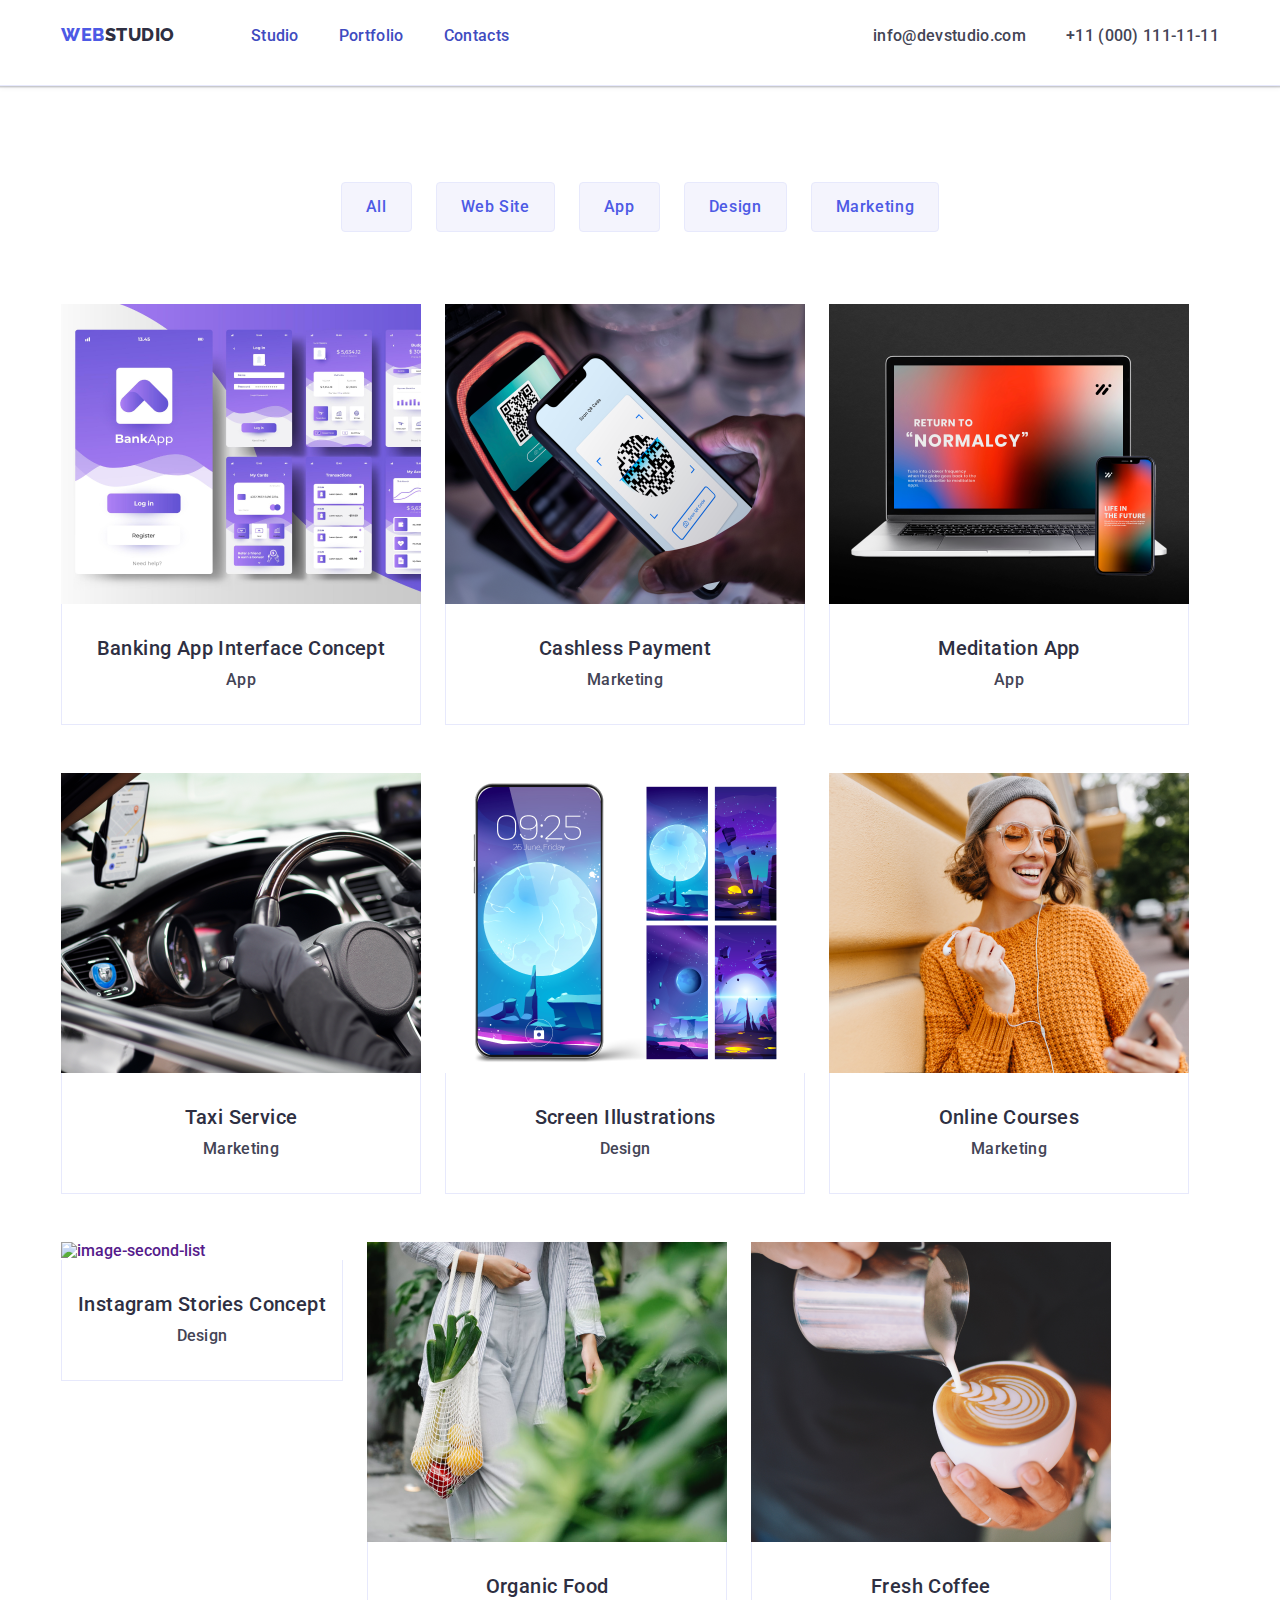
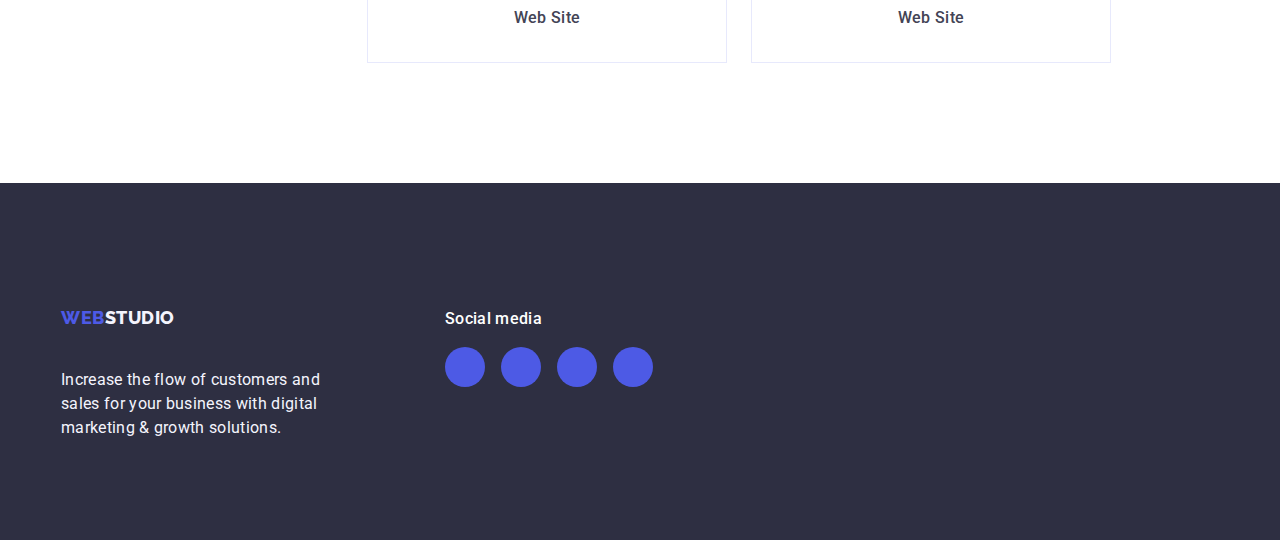
==== commit 8f74cd22: "svg icons" ====
--- a/portfolio.html
+++ b/portfolio.html
@@ -209,7 +209,7 @@
               <a href="" class="portfolio-link link">
                 <div class="image-link-image">
                   <img
-                  src="./images/instagram.png"
+                  src="./images/i"
                   alt="image-second-list"
                   width="360"
                 />
--- a/css/styles.css
+++ b/css/styles.css
@@ -37,7 +37,7 @@
 }
 
 header {
-    box-shadow: 0px 2px 1px rgba(46, 47, 66, 0.08), 0px 1px 1px 0px rgba(46, 47, 66, 0.16), 0px 1px 6px rgba(46, 47, 66, 0.08); 
+    box-shadow: 0px 2px 1px rgba(46, 47, 66, 0.08), 0px 1px 1px 0px rgba(46, 47, 66, 0.16), 0px 1px 6px rgba(46, 47, 66, 0.08);
 }
 
 .logo {
@@ -79,14 +79,14 @@
 }
 
 .list-item::after {
-  content: "";
-  position: absolute;
-  left: 0;
-  bottom: -1px;
-  height: 4px;
-  background-color: #404bbf;
-  border-radius: 2px;
-  transition: color 250ms cubic-bezier(0.4, 0, 0.2, 1);
+    content: "";
+    position: absolute;
+    left: 0;
+    bottom: -1px;
+    height: 4px;
+    background-color: #404bbf;
+    border-radius: 2px;
+    transition: color 250ms cubic-bezier(0.4, 0, 0.2, 1);
 }
 
 .list .list-item:focus,
@@ -96,7 +96,7 @@
 
 .address-list {
     border-bottom: 1px solid #e7e9fc;
-    box-shadow: 0px 2px 1px rgba(46, 47, 66, 0.08), 0px 1px 1px 0px rgba(46, 47, 66, 0.16), 0px 1px 6px rgba(46, 47, 66, 0.08); 
+    box-shadow: 0px 2px 1px rgba(46, 47, 66, 0.08), 0px 1px 1px 0px rgba(46, 47, 66, 0.16), 0px 1px 6px rgba(46, 47, 66, 0.08);
 }
 
 .container {
@@ -108,7 +108,7 @@
 .nav-container {
     display: flex;
     justify-content: space-between;
-    box-shadow:  0px 2px 1px rgba (46, 47, 66, 0.08), 0px 1px 1px rgba(46, 47, 66, 0.16), 0px 1px 6px rgba (46, 47, 66, 0.08);
+    box-shadow: 0px 2px 1px rgba (46, 47, 66, 0.08), 0px 1px 1px rgba(46, 47, 66, 0.16), 0px 1px 6px rgba (46, 47, 66, 0.08);
 }
 
 .nav-links {
@@ -163,7 +163,7 @@
     background-position: center;
     background-size: cover;
     background-image: linear-gradient(rgba(46, 47, 66, 0.7), rgba(46, 47, 66, 0.7)),
-    url('../images/people-office.jpeg');
+        url('../images/people-office.jpeg');
 
 }
 
@@ -195,7 +195,8 @@
     height: 56px;
     border: none;
     border-radius: 4px;
-    background-color: color 250ms cubic-bezier(0.4, 0, 0.2, 1);
+    margin: 1rem auto;
+    transition: background-color 250ms cubic-bezier(0.4, 0, 0.2, 1);
 }
 
 .order-button:focus,
@@ -305,11 +306,13 @@
     display: flex;
     justify-content: center;
     gap: 24px;
+    margin-top: 1rem;
 }
 
 .social-media-items {
     width: 40px;
     height: 40px;
+    list-style: none;
 }
 
 .team-svg {
@@ -324,24 +327,13 @@
     display: flex;
     align-items: center;
     justify-content: center;
-    transition: color 250ms cubic-bezier(0.4, 0, 0.2, 1);
+    transition: background-color 250ms cubic-bezier(0.4, 0, 0.2, 1);
 
 }
 
 .social-media-link:hover,
 .social-media-link:focus {
     background-color: #404bbf;
-}
-
-
-.social-media-link {
-    width: 100%;
-    height: 100%;
-    background-color: #4d5ae5;
-    border-radius: 50%;
-    display: flex;
-    align-items: center;
-    justify-content: center;
 }
 
 .team-details {
@@ -360,11 +352,13 @@
     line-height: 1.11;
     color: #2e2f42;
     margin-bottom: 72px;
+    text-align: center;
 }
 
 .customer-list {
     display: flex;
     gap: 24px;
+    list-style: none;
 
 }
 
@@ -383,12 +377,12 @@
     justify-content: center;
     color: #8e8f99;
     fill: none;
-    transition: border-color 250ms cubic-bezier(0.4, 0, 0.2, 1), 
-                color 250ms cubic-bezier(0.4, 0, 0.2, 1);
+    transition: border-color 250ms cubic-bezier(0.4, 0, 0.2, 1),
+        color 250ms cubic-bezier(0.4, 0, 0.2, 1);
 }
 
 .customer-svg {
-    fill: currentColor 
+    fill: currentColor
 }
 
 .customer-link:hover,
@@ -408,7 +402,7 @@
 
 }
 
-.footer-details{
+.footer-details {
     margin-right: 120px;
 }
 
@@ -424,6 +418,7 @@
 .footer-social-links {
     display: flex;
     gap: 16px;
+    list-style: none;
 }
 
 .footer-social-links-items {
@@ -431,15 +426,15 @@
     height: 40px;
 }
 
-.footer-links{
+.footer-links {
     width: 100%;
     height: 100%;
     background-color: #4d5ae5;
     border-radius: 50%;
     display: flex;
     align-items: center;
-    justify-content: center;    
-    transition: color 250ms cubic-bezier(0.4, 0, 0.2, 1);
+    justify-content: center;
+    transition: background-color 250ms cubic-bezier(0.4, 0, 0.2, 1);
 }
 
 .footer-links:hover,
@@ -474,6 +469,10 @@
     padding: 12px 24px;
     border: 1px solid #e7e9fc;
     border-radius: 4px;
+    transition: color 250ms cubic-bezier(0.4, 0, 0.2, 1),
+        background-color 250ms cubic-bezier(0.4, 0, 0.2, 1),
+        border-color 250ms cubic-bezier(0.4, 0, 0.2, 1),
+        box-shadow 250ms cubic-bezier(0.4, 0, 0.2, 1);
 }
 
 .portfolio-button:hover {
@@ -490,6 +489,12 @@
 .portfolio-link {
     text-decoration: none;
     display: block;
+    transition: box-shadow 250ms cubic-bezier(0.4, 0, 0.2, 1);
+}
+
+.portfolio-link:hover .image-link-text,
+.portfolio-link:focus .image-link-text{
+    transform: translateY(0%);
 }
 
 
@@ -500,7 +505,7 @@
 }
 
 .portfolio-link:hover {
- box-shadow: 0px 1px 6px rgba(46, 47, 66, 0.08), 0px 1px 1px rgba(46, 47, 66, 0.16), 0px 2px 1px rgba(46, 47, 66, 0.08);     
+    box-shadow: 0px 1px 6px rgba(46, 47, 66, 0.08), 0px 1px 1px rgba(46, 47, 66, 0.16), 0px 2px 1px rgba(46, 47, 66, 0.08);
 }
 
 .portfolio-link:active {
@@ -540,6 +545,26 @@
     row-gap: 48px;
 }
 
+.image-link-image {
+    position: relative;
+    overflow: hidden;
+}
+
+.image-link-text {
+    position: absolute;
+    top: 0;
+    font-size: 16px;
+    line-height: 1.5;
+    letter-spacing: 0.02em;
+    color: var(--social-icon);
+    padding: 40px 32px;
+    background-color: #4d5ae5;
+    height: 100%;
+    width: 100%;
+    transform: translateY(100%);
+    transition: transform 250ms cubic-bezier(0.4, 0, 0.2, 1);
+}
+
 .link-details {
     padding: 32px 16px;
     border: 1px solid #e7e9fc;
@@ -560,18 +585,26 @@
     transition: opacity 250ms cubic-bezier(0.4, 0, 0.2, 1), visibility 250ms cubic-bezier(0.4, 0, 0.2, 1);
 }
 
-.modal{
+.is-hidden {
+    opacity: 0;
+    visibility: hidden;
+    pointer-events: none;
+}
+
+.modal {
     position: absolute;
     top: 50%;
     left: 50%;
     transform: translate(-50%, -50%) scale(1);
-    width: 40px;
+    width: 408px;
     min-height: 584px;
     background: #fcfcfc;
     box-shadow: 0px 1px 1px rgba(0, 0, 0, 0.14), 0px 1px 3px rgba(0, 0, 0, 0.12), 0px 2px 1px rgba(0, 0, 0, 0.2);
     border-radius: 4px;
     transition: transform 250ms cubic-bezier(0.4, 0, 0.2, 1);
 }
+
+
 
 .modal-button {
     position: absolute;
@@ -586,19 +619,21 @@
     background-color: #e7e9fc;
     border: 1px solid rgba(0, 0, 0, 0.1);
     cursor: pointer;
-    transition: background-color 250ms cubic-bezier(0.4, 0, 0.2, 1), 
-                border 250ms cubic-bezier(0.4, 0, 0.2, 1);
-}
-
-.modal-button:hover, .modal-button:focus{
+    transition: background-color 250ms cubic-bezier(0.4, 0, 0.2, 1),
+        border 250ms cubic-bezier(0.4, 0, 0.2, 1);
+}
+
+.modal-button:hover, .modal-button:focus {
     background-color: #404bbf;
     border: none;
 }
 
-.modal-svg{
+.modal-button:focus .modal-svg,
+.modal-button:hover .modal-svg {
+    fill: #ffffff; 
+}
+
+.modal-svg {
     transition: fill 250ms cubic-bezier(0.4, 0, 0.2, 1);
 }
 
-.modal-svg:hover, .modal-svg:focus{
-    fill: #ffffff;
-}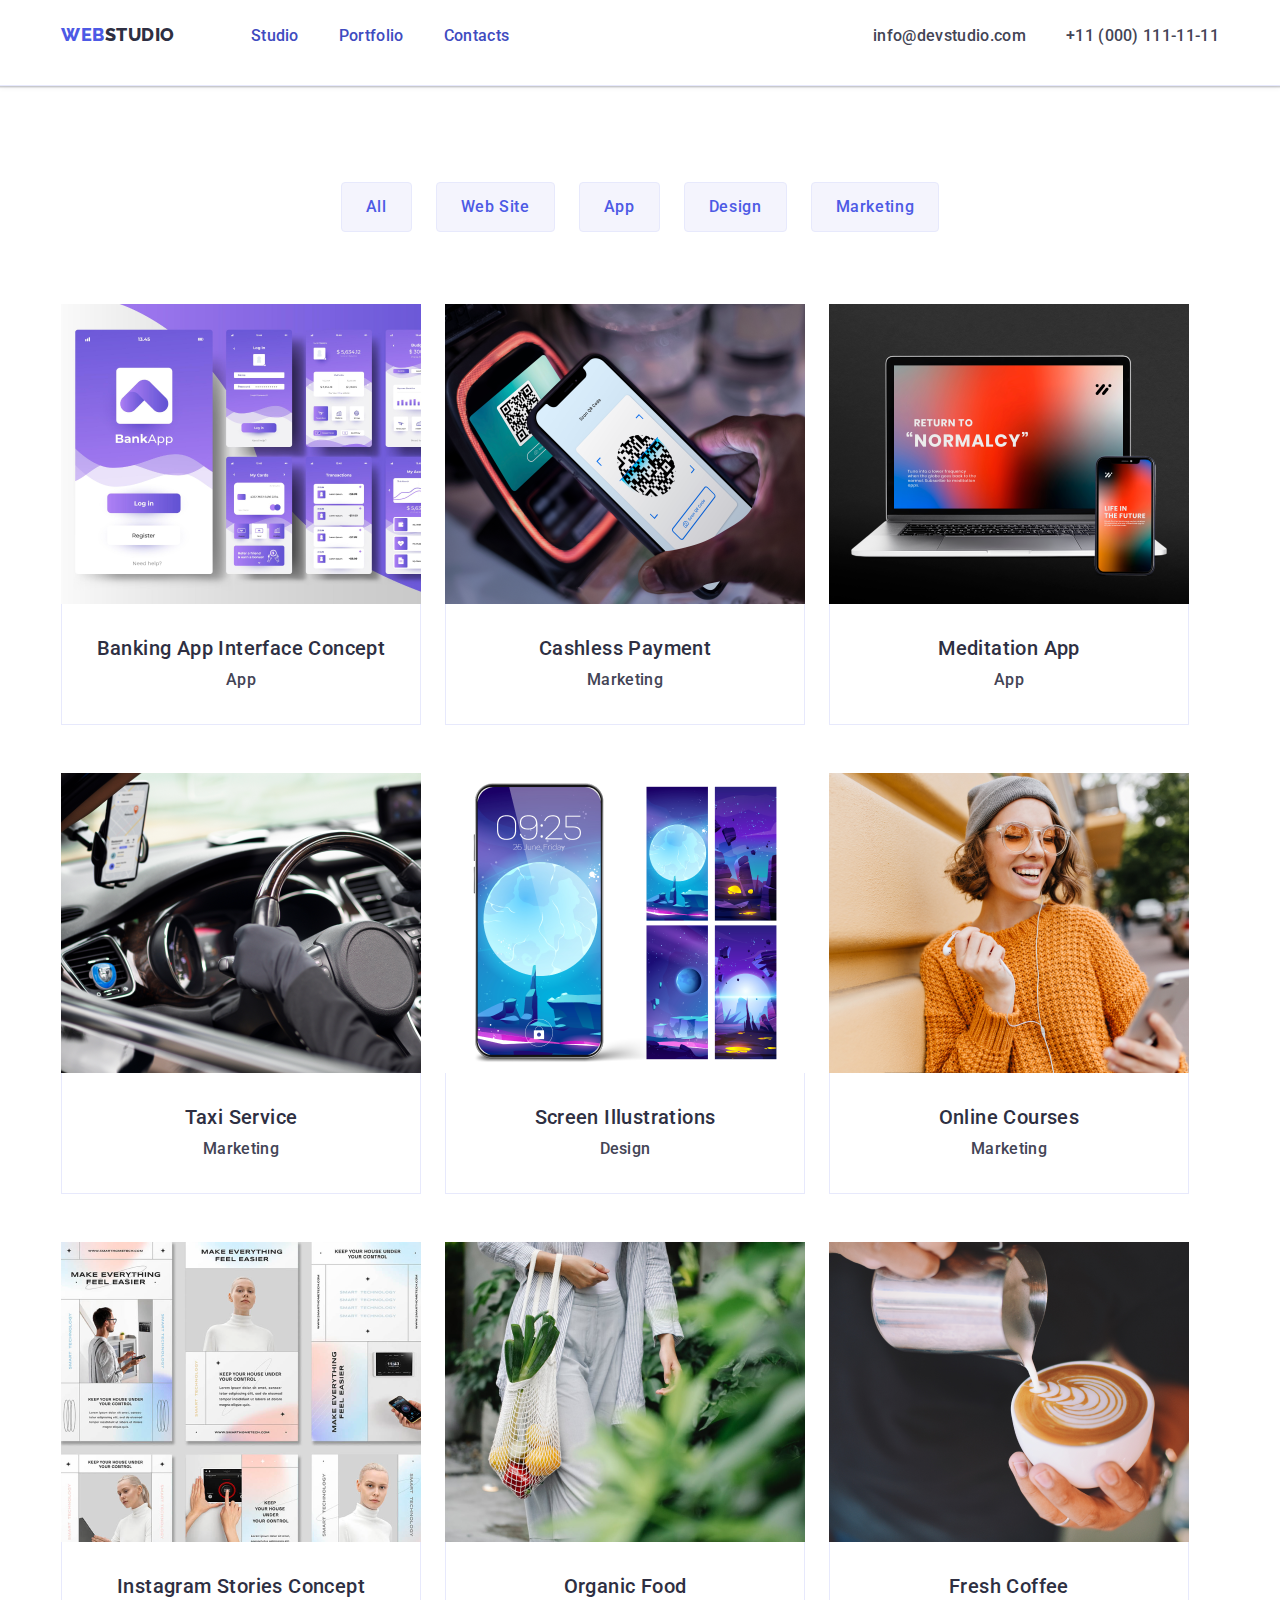
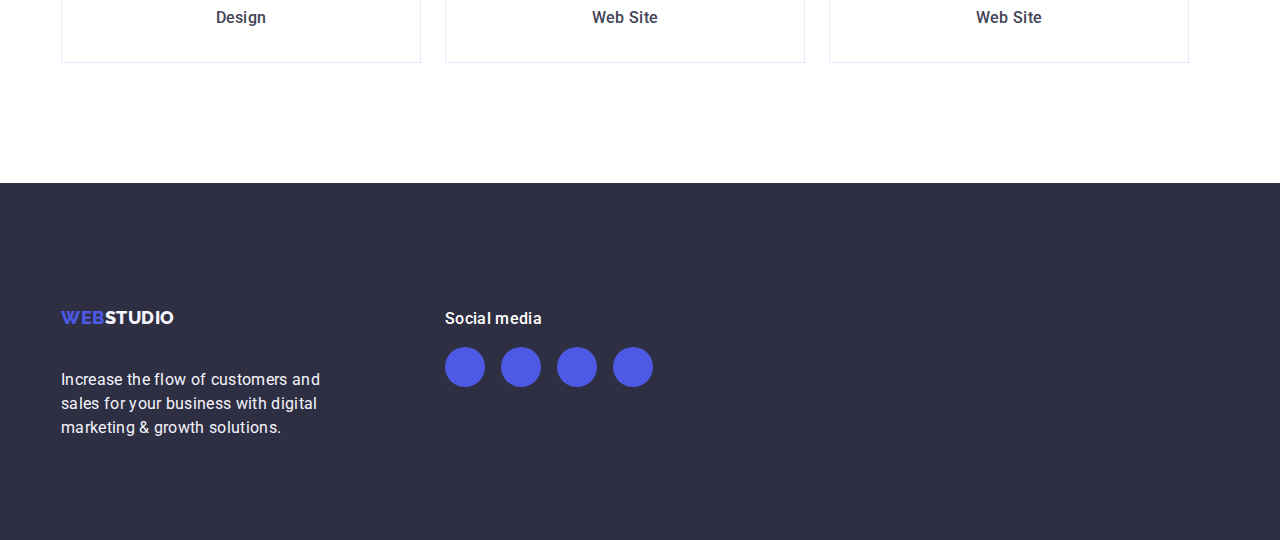
==== commit 28291ed0: "changes" ====
--- a/portfolio.html
+++ b/portfolio.html
@@ -209,7 +209,7 @@
               <a href="" class="portfolio-link link">
                 <div class="image-link-image">
                   <img
-                  src="./images/i"
+                  src="./images/instagram.png"
                   alt="image-second-list"
                   width="360"
                 />
